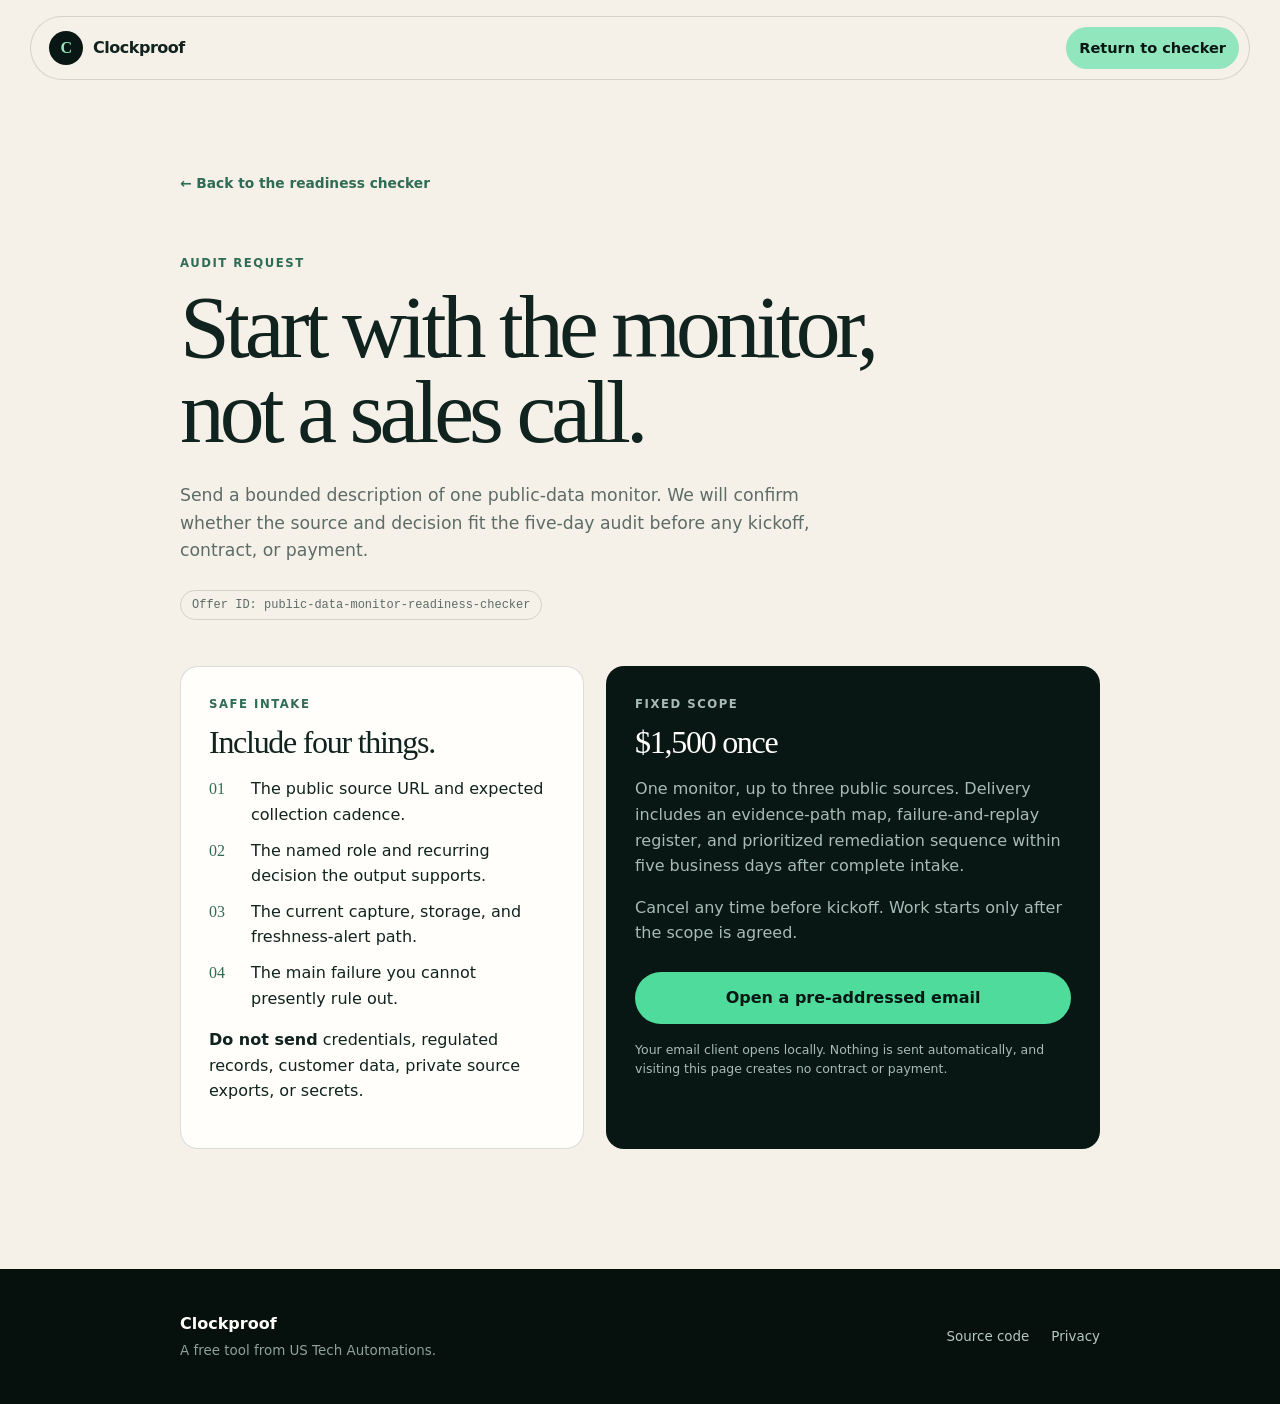
==== offers/public-data-monitor-readiness-checker/index.html @ 6c31a0af "Use canonical product-specific offer route" ====
<!doctype html>
<html lang="en">
<head>
  <meta charset="utf-8">
  <meta name="viewport" content="width=device-width, initial-scale=1">
  <title>Request a Public-Data Monitor Evidence Audit — Clockproof</title>
  <meta name="description" content="Request the fixed-scope Public-Data Monitor Evidence Audit from US Tech Automations.">
  <meta name="theme-color" content="#081713">
  <link rel="canonical" href="https://ustechautomations.github.io/public-data-monitor-readiness-checker/offers/public-data-monitor-readiness-checker/">
  <link rel="stylesheet" href="../../styles.css">
</head>
<body>
  <header class="site-header">
    <a class="brand" href="../../" aria-label="Clockproof home"><span class="brand-mark" aria-hidden="true">C</span><span>Clockproof</span></a>
    <nav aria-label="Request navigation"><a class="nav-cta" href="../../">Return to checker</a></nav>
  </header>

  <main class="request-main">
    <div class="request-shell">
      <a class="back-link" href="../../">← Back to the readiness checker</a>
      <section class="request-hero">
        <p class="section-label">Audit request</p>
        <h1>Start with the monitor, not a sales call.</h1>
        <p>Send a bounded description of one public-data monitor. We will confirm whether the source and decision fit the five-day audit before any kickoff, contract, or payment.</p>
        <span class="offer-id">Offer ID: public-data-monitor-readiness-checker</span>
      </section>

      <div class="request-grid">
        <section class="request-card">
          <p class="section-label">Safe intake</p>
          <h2>Include four things.</h2>
          <ol class="intake-list">
            <li>The public source URL and expected collection cadence.</li>
            <li>The named role and recurring decision the output supports.</li>
            <li>The current capture, storage, and freshness-alert path.</li>
            <li>The main failure you cannot presently rule out.</li>
          </ol>
          <p><strong>Do not send</strong> credentials, regulated records, customer data, private source exports, or secrets.</p>
        </section>

        <section class="request-card dark">
          <p class="section-label">Fixed scope</p>
          <h2>$1,500 once</h2>
          <p>One monitor, up to three public sources. Delivery includes an evidence-path map, failure-and-replay register, and prioritized remediation sequence within five business days after complete intake.</p>
          <p>Cancel any time before kickoff. Work starts only after the scope is agreed.</p>
          <a class="button primary" href="mailto:operations@ustechautomations.com?subject=Public-Data%20Monitor%20Evidence%20Audit%20request%20%5Bpublic-data-monitor-readiness-checker%5D&amp;body=Public%20source%20URL%3A%0AExpected%20cadence%3A%0AConsuming%20role%20and%20decision%3A%0ACurrent%20capture%2Fstorage%2Falert%20path%3A%0AMain%20unresolved%20failure%3A%0A%0AI%20have%20not%20included%20credentials%2C%20regulated%20records%2C%20customer%20data%2C%20private%20exports%2C%20or%20secrets.">Open a pre-addressed email</a>
          <p class="fine-print">Your email client opens locally. Nothing is sent automatically, and visiting this page creates no contract or payment.</p>
        </section>
      </div>
    </div>
  </main>

  <footer><div class="request-shell footer-inner"><div><strong>Clockproof</strong><p>A free tool from US Tech Automations.</p></div><div><a href="https://github.com/USTechAutomations/public-data-monitor-readiness-checker">Source code</a><a href="https://ustechautomations.com/privacy">Privacy</a></div></div></footer>
</body>
</html>
---- styles.css ----
:root {
  --ink: #10231e;
  --muted: #5d6c67;
  --paper: #f5f1e8;
  --paper-deep: #ebe4d5;
  --forest: #081713;
  --forest-2: #102a22;
  --mint: #91e6bd;
  --mint-strong: #4edb9b;
  --amber: #f0b35b;
  --line: rgba(16, 35, 30, .15);
  --white: #fffefa;
  --radius: 18px;
  --shadow: 0 24px 70px rgba(8, 23, 19, .12);
}

* { box-sizing: border-box; }
html { scroll-behavior: smooth; }
body {
  margin: 0;
  color: var(--ink);
  background: var(--paper);
  font-family: Inter, ui-sans-serif, system-ui, -apple-system, BlinkMacSystemFont, "Segoe UI", sans-serif;
  line-height: 1.6;
}
a { color: inherit; }
button, input, select { font: inherit; }
.shell { width: min(1160px, calc(100% - 40px)); margin-inline: auto; }
.skip-link { position: fixed; left: 16px; top: -100px; z-index: 20; background: var(--white); padding: 10px 14px; }
.skip-link:focus { top: 12px; }

.site-header {
  width: min(1220px, calc(100% - 32px));
  margin: 16px auto 0;
  min-height: 64px;
  display: flex;
  align-items: center;
  justify-content: space-between;
  border: 1px solid var(--line);
  border-radius: 999px;
  padding: 8px 10px 8px 18px;
  background: rgba(245, 241, 232, .88);
  backdrop-filter: blur(14px);
  position: sticky;
  top: 12px;
  z-index: 10;
}
.brand { display: inline-flex; gap: 10px; align-items: center; font-weight: 800; text-decoration: none; letter-spacing: -.03em; }
.brand-mark { width: 34px; height: 34px; border-radius: 50%; display: grid; place-items: center; color: var(--mint); background: var(--forest); font-family: Georgia, serif; }
nav { display: flex; gap: 6px; align-items: center; }
nav a { padding: 9px 13px; color: var(--muted); text-decoration: none; font-size: .91rem; font-weight: 650; }
nav a:hover { color: var(--ink); }
.nav-cta { color: var(--forest) !important; background: var(--mint); border-radius: 999px; }

.hero { min-height: 720px; padding: 100px 0 90px; display: grid; grid-template-columns: 1.15fr .85fr; gap: 80px; align-items: center; }
.hero-copy { max-width: 710px; }
.eyebrow, .section-label { text-transform: uppercase; letter-spacing: .13em; font-weight: 800; font-size: .73rem; color: #2f6c55; }
.eyebrow { display: flex; align-items: center; gap: 9px; }
.eyebrow span { width: 28px; height: 1px; background: #2f6c55; }
h1, h2, h3, p { margin-top: 0; }
h1 { font-family: Georgia, "Times New Roman", serif; font-size: clamp(3.3rem, 7vw, 6.5rem); line-height: .95; letter-spacing: -.055em; font-weight: 500; margin-bottom: 28px; }
h2 { font-family: Georgia, "Times New Roman", serif; font-size: clamp(2.25rem, 4.5vw, 4rem); line-height: 1.02; letter-spacing: -.04em; font-weight: 500; margin-bottom: 18px; }
h3 { line-height: 1.2; }
.hero-lede { font-size: 1.15rem; max-width: 660px; color: var(--muted); }
.hero-actions, .form-actions, .report-actions { display: flex; flex-wrap: wrap; gap: 12px; align-items: center; margin-top: 30px; }
.button { min-height: 48px; border: 1px solid transparent; border-radius: 999px; padding: 12px 20px; display: inline-flex; align-items: center; justify-content: center; text-decoration: none; font-weight: 750; cursor: pointer; transition: transform .18s ease, background .18s ease; }
.button:hover { transform: translateY(-2px); }
.button.primary { color: var(--forest); background: var(--mint-strong); }
.button.secondary { color: var(--white); background: var(--forest); }
.button.ghost { border-color: var(--line); color: var(--ink); background: transparent; }
.privacy-note { margin: 20px 0 0; font-size: .86rem; color: var(--muted); }
.privacy-note span { color: #33a878; margin-right: 5px; }

.signal-card { background: var(--forest); color: var(--white); border-radius: 28px; padding: 26px; box-shadow: var(--shadow); transform: rotate(1.5deg); }
.signal-topline { display: flex; justify-content: space-between; text-transform: uppercase; letter-spacing: .1em; font-size: .7rem; color: #a8bbb4; border-bottom: 1px solid rgba(255,255,255,.12); padding-bottom: 18px; }
.pulse { color: var(--mint); }
.signal-card ol, .deliverable-card ul { list-style: none; padding: 0; margin: 18px 0 0; }
.signal-card li, .deliverable-card li { display: flex; gap: 16px; padding: 18px 0; border-bottom: 1px solid rgba(255,255,255,.1); }
.signal-card li > span, .deliverable-card li > span { color: var(--mint); font: 1.2rem Georgia, serif; }
.signal-card strong, .signal-card small, .deliverable-card strong, .deliverable-card small { display: block; }
.signal-card small { color: #9eb1aa; margin-top: 3px; }

.problem-band { background: var(--paper-deep); border-block: 1px solid var(--line); padding: 90px 0; }
.problem-grid { display: grid; grid-template-columns: .9fr 1.1fr; gap: 100px; align-items: start; }
.problem-points p { display: grid; grid-template-columns: 46px 1fr; gap: 8px; border-top: 1px solid var(--line); padding: 18px 0; margin: 0; color: #33443e; }
.problem-points span { font-family: Georgia, serif; color: #2f6c55; }

.assessment { padding: 120px 0; }
.section-heading { display: grid; grid-template-columns: 1.1fr .9fr; gap: 80px; align-items: end; margin-bottom: 50px; }
.section-heading > p { color: var(--muted); max-width: 480px; }
fieldset { border: 0; padding: 0; margin: 0; }
.context-card, .question-group, .results { border: 1px solid var(--line); background: rgba(255,254,250,.65); border-radius: var(--radius); padding: 28px; }
.context-card legend, .question-group h3 { font-size: 1.03rem; font-weight: 800; padding: 0 8px; }
.field-grid { display: grid; grid-template-columns: 1fr 1fr; gap: 20px; }
label { display: grid; gap: 7px; font-size: .86rem; font-weight: 700; }
input, select { width: 100%; min-height: 49px; color: var(--ink); border: 1px solid var(--line); border-radius: 10px; background: var(--white); padding: 10px 12px; }
input:focus, select:focus, button:focus-visible, a:focus-visible { outline: 3px solid rgba(78,219,155,.45); outline-offset: 2px; }
.question-groups { display: grid; grid-template-columns: 1fr 1fr; gap: 20px; margin-top: 20px; }
.question-group h3 { padding: 0; margin-bottom: 5px; }
.group-description { color: var(--muted); font-size: .88rem; margin-bottom: 18px; }
.question { padding: 17px 0; border-top: 1px solid var(--line); }
.question > p { font-size: .92rem; font-weight: 650; line-height: 1.45; margin-bottom: 10px; }
.choices { display: flex; gap: 7px; }
.choice { position: relative; }
.choice input { position: absolute; opacity: 0; pointer-events: none; }
.choice span { display: inline-block; min-width: 76px; padding: 7px 11px; border: 1px solid var(--line); border-radius: 999px; text-align: center; color: var(--muted); background: var(--white); font-size: .79rem; }
.choice input:checked + span { color: var(--forest); border-color: #45bd8a; background: #d9f5e8; font-weight: 800; }
.choice input:focus-visible + span { outline: 3px solid rgba(78,219,155,.45); }

.results { margin-top: 44px; padding: 36px; background: var(--white); box-shadow: var(--shadow); }
.result-summary { display: flex; gap: 30px; align-items: center; }
.score-ring { flex: 0 0 116px; width: 116px; height: 116px; display: grid; place-content: center; border-radius: 50%; background: conic-gradient(var(--mint-strong) var(--score-angle, 0deg), #dfe5df 0); position: relative; text-align: center; }
.score-ring::after { content: ""; position: absolute; inset: 9px; background: var(--white); border-radius: 50%; }
.score-ring span, .score-ring small { position: relative; z-index: 1; }
.score-ring span { font: 2.2rem Georgia, serif; line-height: 1; }
.score-ring small { color: var(--muted); }
.result-summary h2 { font-size: clamp(1.9rem, 4vw, 3.2rem); margin-bottom: 8px; }
.result-summary p:last-child { color: var(--muted); margin: 0; }
.result-grid { display: grid; grid-template-columns: 1fr 1fr; gap: 20px; margin-top: 28px; }
.result-panel { background: var(--paper); border-radius: 14px; padding: 22px; }
.result-panel ul, .result-panel ol { padding-left: 22px; margin-bottom: 0; }
.result-panel li { margin-bottom: 10px; color: #33443e; }
#copy-status { color: #2f6c55; font-weight: 700; font-size: .86rem; }

.method-section { background: var(--forest); color: var(--white); padding: 120px 0; }
.inverted .section-label { color: var(--mint); }
.inverted > p { color: #a8bbb4; }
.method-grid { display: grid; grid-template-columns: repeat(4, 1fr); border: 1px solid rgba(255,255,255,.14); border-radius: var(--radius); overflow: hidden; }
.method-grid article { min-height: 260px; padding: 28px; border-right: 1px solid rgba(255,255,255,.14); }
.method-grid article:last-child { border-right: 0; }
.method-grid span { color: var(--mint); font-family: Georgia, serif; }
.method-grid h3 { margin-top: 70px; font-size: 1.2rem; }
.method-grid p { color: #a8bbb4; font-size: .9rem; }
.scope-note { display: grid; grid-template-columns: 180px 1fr; gap: 20px; border-top: 1px solid rgba(255,255,255,.14); margin-top: 40px; padding-top: 24px; color: #a8bbb4; }
.scope-note strong { color: var(--white); }

.offer-section { padding: 130px 0; display: grid; grid-template-columns: 1fr 1fr; gap: 90px; align-items: center; }
.offer-copy > p:not(.section-label):not(.offer-caveat) { color: var(--muted); font-size: 1.05rem; }
.price { display: flex; align-items: baseline; gap: 12px; margin: 28px 0; }
.price strong { font: 3.2rem Georgia, serif; }
.price span { color: var(--muted); }
.offer-caveat { font-size: .78rem; color: var(--muted); margin-top: 14px; max-width: 430px; }
.deliverable-card { background: var(--paper-deep); border: 1px solid var(--line); border-radius: 24px; padding: 32px; }
.card-kicker { text-transform: uppercase; letter-spacing: .13em; font-size: .72rem; font-weight: 800; color: #2f6c55; }
.deliverable-card li { border-color: var(--line); }
.deliverable-card li > span { color: #2f6c55; }
.deliverable-card small { color: var(--muted); }
.deliverable-card > p:last-child { font-size: .86rem; color: var(--muted); margin: 24px 0 0; }

.path-section { border-top: 1px solid var(--line); padding: 80px 0; }
.path-grid { display: grid; grid-template-columns: repeat(3, 1fr); gap: 20px; }
.path-grid > div { border-top: 2px solid var(--ink); padding-top: 18px; }
.path-grid span { font-family: Georgia, serif; color: #2f6c55; }
.path-grid h3 { margin: 26px 0 8px; }
.path-grid p { color: var(--muted); font-size: .9rem; }
footer { background: #06100d; color: var(--white); padding: 42px 0; }
.footer-inner { display: flex; justify-content: space-between; gap: 30px; }
.footer-inner p { color: #8ea29a; margin: 4px 0 0; font-size: .84rem; }
.footer-inner > div:last-child { display: flex; gap: 22px; align-items: center; }
.footer-inner a { color: #b6c8c1; text-decoration: none; font-size: .84rem; }

.request-main { min-height: calc(100vh - 64px); padding: 90px 0 120px; }
.request-shell { width: min(920px, calc(100% - 40px)); margin-inline: auto; }
.back-link { color: #2f6c55; text-decoration: none; font-size: .86rem; font-weight: 750; }
.request-hero { margin: 58px 0 46px; max-width: 770px; }
.request-hero h1 { font-size: clamp(3rem, 7vw, 5.8rem); }
.request-hero > p:not(.section-label) { color: var(--muted); font-size: 1.08rem; max-width: 680px; }
.offer-id { display: inline-block; margin-top: 8px; border: 1px solid var(--line); border-radius: 999px; padding: 7px 11px; color: var(--muted); font: .75rem ui-monospace, SFMono-Regular, Menlo, monospace; }
.request-grid { display: grid; grid-template-columns: .9fr 1.1fr; gap: 22px; }
.request-card { border: 1px solid var(--line); border-radius: var(--radius); background: var(--white); padding: 28px; }
.request-card.dark { background: var(--forest); color: var(--white); }
.request-card h2 { font-size: 2rem; }
.request-card ul { padding-left: 20px; color: var(--muted); }
.request-card li { margin-bottom: 10px; }
.request-card.dark p { color: #a8bbb4; }
.request-card.dark .button { width: 100%; margin: 10px 0 16px; }
.request-card .fine-print { font-size: .78rem; color: #8fa39b; }
.intake-list { counter-reset: intake; list-style: none; padding: 0 !important; }
.intake-list li { counter-increment: intake; display: grid; grid-template-columns: 34px 1fr; gap: 8px; }
.intake-list li::before { content: counter(intake, decimal-leading-zero); color: #2f6c55; font-family: Georgia, serif; }

@media (max-width: 900px) {
  nav a:not(.nav-cta) { display: none; }
  .hero, .problem-grid, .section-heading, .offer-section { grid-template-columns: 1fr; gap: 48px; }
  .hero { padding-top: 70px; }
  .signal-card { transform: none; }
  .question-groups, .result-grid { grid-template-columns: 1fr; }
  .method-grid { grid-template-columns: 1fr 1fr; }
  .method-grid article:nth-child(2) { border-right: 0; }
  .method-grid article:nth-child(-n+2) { border-bottom: 1px solid rgba(255,255,255,.14); }
  .request-grid { grid-template-columns: 1fr; }
}

@media (max-width: 600px) {
  .shell { width: min(100% - 24px, 1160px); }
  .site-header { width: calc(100% - 20px); top: 7px; }
  .hero { min-height: 0; padding: 60px 0 70px; }
  h1 { font-size: clamp(3rem, 16vw, 4.4rem); }
  .problem-band, .assessment, .method-section, .offer-section { padding-block: 80px; }
  .field-grid, .method-grid, .path-grid { grid-template-columns: 1fr; }
  .method-grid article { min-height: 220px; border-right: 0; border-bottom: 1px solid rgba(255,255,255,.14); }
  .method-grid article:last-child { border-bottom: 0; }
  .scope-note { grid-template-columns: 1fr; }
  .result-summary { align-items: flex-start; flex-direction: column; }
  .choices { flex-wrap: wrap; }
  .footer-inner, .footer-inner > div:last-child { align-items: flex-start; flex-direction: column; }
}

@media (prefers-reduced-motion: reduce) {
  html { scroll-behavior: auto; }
  *, *::before, *::after { transition: none !important; }
}
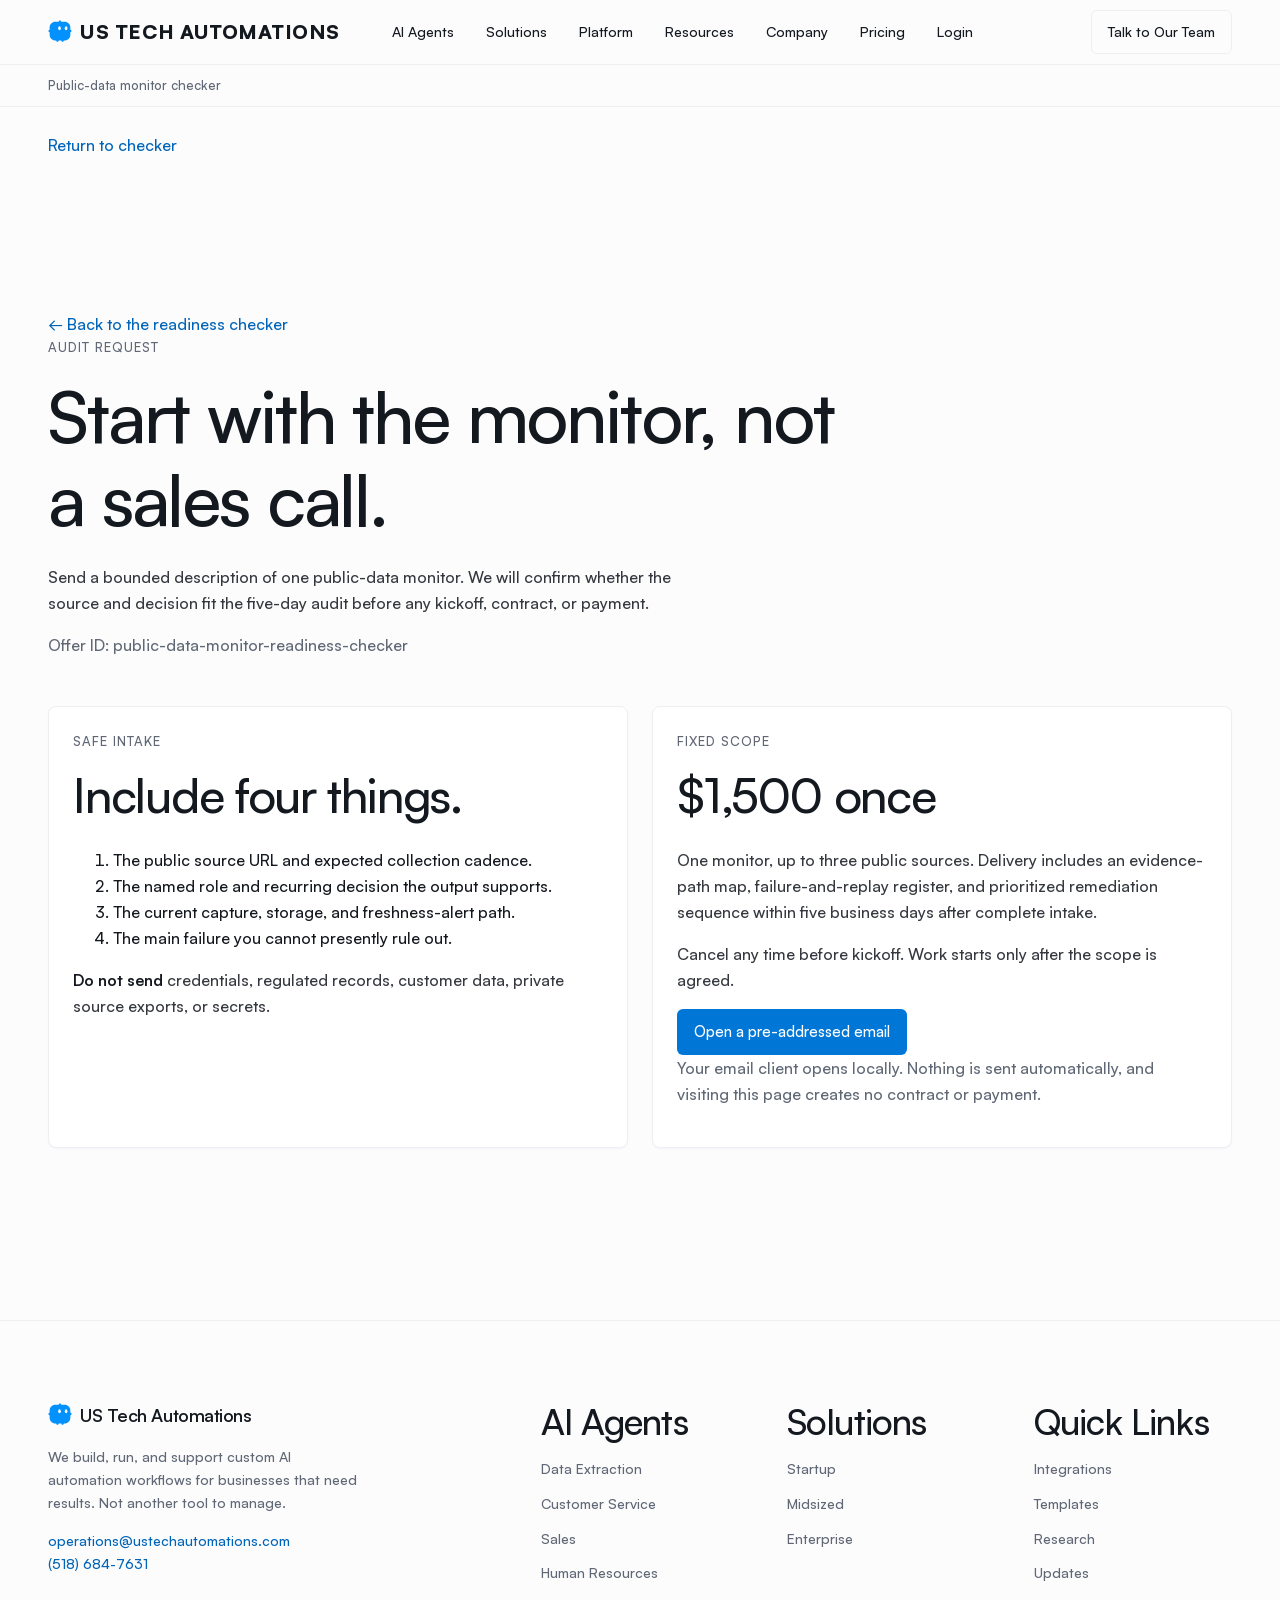
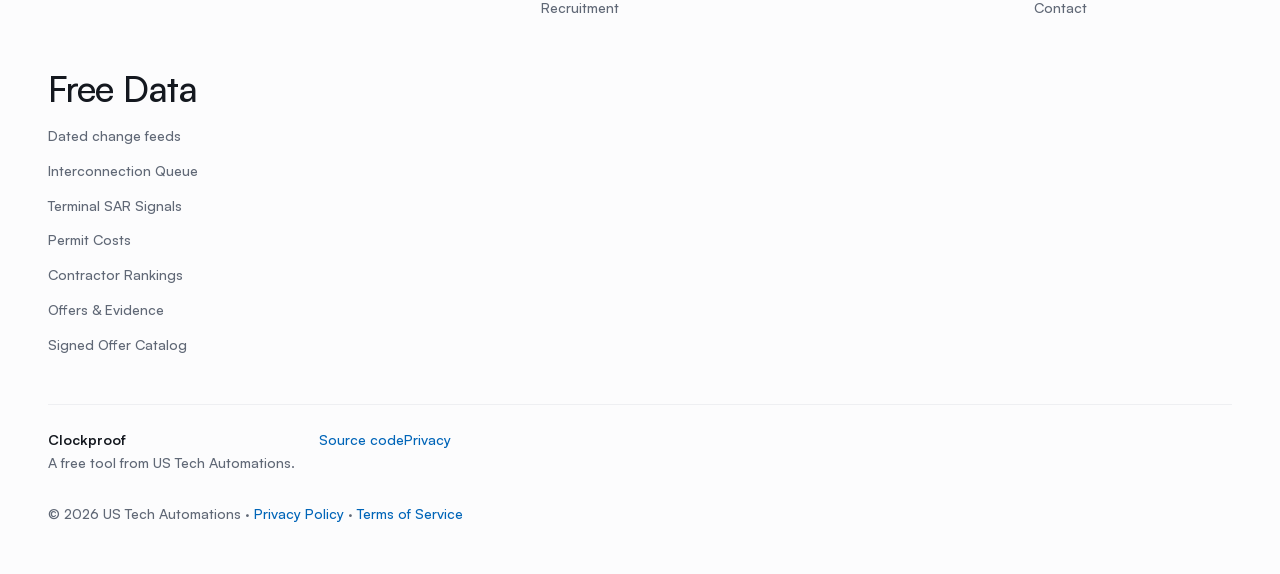
==== commit ef7bbc88: "Align existing public pages with the USTA brand standard" ====
--- a/offers/public-data-monitor-readiness-checker/index.html
+++ b/offers/public-data-monitor-readiness-checker/index.html
@@ -5,17 +5,33 @@
   <meta name="viewport" content="width=device-width, initial-scale=1">
   <title>Request a Public-Data Monitor Evidence Audit — Clockproof</title>
   <meta name="description" content="Request the fixed-scope Public-Data Monitor Evidence Audit from US Tech Automations.">
-  <meta name="theme-color" content="#081713">
+
   <link rel="canonical" href="https://ustechautomations.github.io/public-data-monitor-readiness-checker/offers/public-data-monitor-readiness-checker/">
-  <link rel="stylesheet" href="../../styles.css">
-</head>
-<body>
-  <header class="site-header">
-    <a class="brand" href="../../" aria-label="Clockproof home"><span class="brand-mark" aria-hidden="true">C</span><span>Clockproof</span></a>
-    <nav aria-label="Request navigation"><a class="nav-cta" href="../../">Return to checker</a></nav>
-  </header>
 
-  <main class="request-main">
+<link rel="stylesheet" href="../../styles.css"><link rel="stylesheet" href="../../legacy.css"></head>
+<body data-usta-legacy="public-data-monitor-readiness-checker"><a class="skip" href="#main">Skip to content</a><header class="masthead">
+  <div class="wrap">
+    <a class="wordmark" href="https://ustechautomations.com/"><svg class="usta-logo" viewBox="110 140 292 292" xmlns="http://www.w3.org/2000/svg" role="img" aria-label="US Tech Automations logo" focusable="false"><defs><mask id="ustaMarkMast"><rect x="110" y="140" width="292" height="270" fill="white"></rect><ellipse cx="250" cy="240" rx="16" ry="24" fill="black"></ellipse><ellipse cx="330" cy="240" rx="16" ry="24" fill="black"></ellipse></mask></defs><path d="M 200 160 C 160 160, 130 190, 130 230 L 130 260 C 110 260, 110 290, 130 290 L 130 320 C 130 360, 160 390, 200 390 L 210 390 C 210 410, 240 410, 240 390 L 272 390 C 272 410, 302 410, 302 390 L 312 390 C 352 390, 382 360, 382 320 L 382 290 C 402 290, 402 260, 382 260 L 382 230 C 382 190, 352 160, 312 160 L 270 160 C 270 140, 240 140, 240 160 L 200 160 Z" fill="#0391FE" mask="url(#ustaMarkMast)"></path></svg>US Tech Automations</a>
+    <nav class="mast-nav" aria-label="Main">
+      <a href="https://ustechautomations.com/ai-agents/data-extraction">AI Agents</a>
+      <a href="https://ustechautomations.com/solutions/enterprise">Solutions</a>
+      <a href="https://ustechautomations.com/platform/integrations-info">Platform</a>
+      <a href="https://ustechautomations.com/resources/research">Resources</a>
+      <a href="https://ustechautomations.com/about">Company</a>
+      <a href="https://ustechautomations.com/pricing">Pricing</a>
+      <a href="https://app.ustechautomations.com/login">Login</a>
+      <a class="mast-cta" href="https://ustechautomations.com/partner">Talk to Our Team</a>
+    </nav>
+  </div>
+</header>
+<nav class="crumbbar" aria-label="Breadcrumb">
+  <div class="wrap">
+    <p class="crumbs"><a href="https://ustechautomations.github.io/public-data-monitor-readiness-checker/">Public-data monitor checker</a></p>
+  </div>
+</nav><nav class="legacy-nav" aria-label="Tool navigation"><a class="nav-cta" href="../../">Return to checker</a></nav>
+
+
+  <main id="main" tabindex="-1" class="request-main">
     <div class="request-shell">
       <a class="back-link" href="../../">← Back to the readiness checker</a>
       <section class="request-hero">
@@ -50,6 +66,61 @@
     </div>
   </main>
 
-  <footer><div class="request-shell footer-inner"><div><strong>Clockproof</strong><p>A free tool from US Tech Automations.</p></div><div><a href="https://github.com/USTechAutomations/public-data-monitor-readiness-checker">Source code</a><a href="https://ustechautomations.com/privacy">Privacy</a></div></div></footer>
-</body>
+
+<footer class="site">
+  <div class="wrap">
+    <div class="foot-grid">
+      <div class="foot-brand">
+        <a class="wordmark" href="https://ustechautomations.com/"><svg class="usta-logo" viewBox="110 140 292 292" xmlns="http://www.w3.org/2000/svg" role="img" aria-label="US Tech Automations logo" focusable="false"><defs><mask id="ustaMarkFoot"><rect x="110" y="140" width="292" height="270" fill="white"></rect><ellipse cx="250" cy="240" rx="16" ry="24" fill="black"></ellipse><ellipse cx="330" cy="240" rx="16" ry="24" fill="black"></ellipse></mask></defs><path d="M 200 160 C 160 160, 130 190, 130 230 L 130 260 C 110 260, 110 290, 130 290 L 130 320 C 130 360, 160 390, 200 390 L 210 390 C 210 410, 240 410, 240 390 L 272 390 C 272 410, 302 410, 302 390 L 312 390 C 352 390, 382 360, 382 320 L 382 290 C 402 290, 402 260, 382 260 L 382 230 C 382 190, 352 160, 312 160 L 270 160 C 270 140, 240 140, 240 160 L 200 160 Z" fill="#0391FE" mask="url(#ustaMarkFoot)"></path></svg>US Tech Automations</a>
+        <p>We build, run, and support custom AI automation workflows for businesses that need results. Not another tool to manage.</p>
+        <p><a href="mailto:operations@ustechautomations.com">operations@ustechautomations.com</a><br>
+           <a href="tel:+15186847631">(518) 684-7631</a></p>
+      </div>
+      <div class="foot-col">
+        <h4>AI Agents</h4>
+        <ul>
+          <li><a href="https://ustechautomations.com/ai-agents/data-extraction">Data Extraction</a></li>
+          <li><a href="https://ustechautomations.com/ai-agents/customer-service">Customer Service</a></li>
+          <li><a href="https://ustechautomations.com/ai-agents/sales">Sales</a></li>
+          <li><a href="https://ustechautomations.com/ai-agents/human-resources">Human Resources</a></li>
+          <li><a href="https://ustechautomations.com/ai-agents/recruitment">Recruitment</a></li>
+        </ul>
+      </div>
+      <div class="foot-col">
+        <h4>Solutions</h4>
+        <ul>
+          <li><a href="https://ustechautomations.com/solutions/startup">Startup</a></li>
+          <li><a href="https://ustechautomations.com/solutions/midsized">Midsized</a></li>
+          <li><a href="https://ustechautomations.com/solutions/enterprise">Enterprise</a></li>
+        </ul>
+      </div>
+      <div class="foot-col">
+        <h4>Quick Links</h4>
+        <ul>
+          <li><a href="https://ustechautomations.com/platform/integrations-info">Integrations</a></li>
+          <li><a href="https://ustechautomations.com/templates">Templates</a></li>
+          <li><a href="https://ustechautomations.com/resources/research">Research</a></li>
+          <li><a href="https://ustechautomations.com/resources/changelogs">Updates</a></li>
+          <li><a href="https://ustechautomations.com/partner">Contact</a></li>
+        </ul>
+      </div>
+      <div class="foot-col">
+        <h4>Free Data</h4>
+        <ul>
+          <li><a href="https://ustechautomations.com/feeds/">Dated change feeds</a></li>
+          <li><a href="https://ustechautomations.com/permits/grid">Interconnection Queue</a></li>
+          <li><a href="https://ustechautomations.com/permits/terminal-change-ledger">Terminal SAR Signals</a></li>
+          <li><a href="https://ustechautomations.com/permits/cost">Permit Costs</a></li>
+          <li><a href="https://ustechautomations.com/permits/rankings">Contractor Rankings</a></li>
+          <li><a href="https://ustechautomations.com/offers">Offers &amp; Evidence</a></li>
+          <li><a href="https://ustechautomations.com/offers/catalog/">Signed Offer Catalog</a></li>
+        </ul>
+      </div>
+    </div>
+    <div class="foot-bottom">
+<div class="original-footer"><div class="request-shell footer-inner"><div><strong>Clockproof</strong><p>A free tool from US Tech Automations.</p></div><div><a href="https://github.com/USTechAutomations/public-data-monitor-readiness-checker">Source code</a><a href="https://ustechautomations.com/privacy">Privacy</a></div></div></div>
+      <p>&copy; 2026 US Tech Automations &middot; <a href="https://ustechautomations.com/privacy">Privacy Policy</a> &middot; <a href="https://ustechautomations.com/terms">Terms of Service</a></p>
+    </div>
+  </div>
+</footer></body>
 </html>
--- a/styles.css
+++ b/styles.css
@@ -1,212 +1,537 @@
+/* ==========================================================================
+   Dated change feeds — aligned to the ustechautomations.com design system.
+   Tokens, type scale, radius and accent are lifted from the live main site.
+   Take them from assets/WebsiteStyleProvider-*.css, NOT assets/root-*.css: the
+   root sheet is the app's palette and the website overrides it. Reading the
+   wrong one is how these pages ended up with a near-black button where the
+   marketing site has a blue one.
+
+   Look only. Prices, sample rows, event ids and honesty lines live in the
+   HTML and are frozen: never restyle a fact out of existence.
+   Each family page sets data-family on <body>. Nothing in this file reads it:
+   there is one accent and every family shares it. The attribute is kept for
+   the page's own scripts and for anyone grepping the built site by family.
+   ========================================================================== */
+
+@font-face {
+  font-family: "Satoshi";
+  src: url("fonts/Satoshi-Variable.woff2") format("woff2-variations"),
+       url("fonts/Satoshi-Variable.woff2") format("woff2");
+  font-weight: 300 900;
+  font-display: swap;
+  font-style: normal;
+}
+
 :root {
-  --ink: #10231e;
-  --muted: #5d6c67;
-  --paper: #f5f1e8;
-  --paper-deep: #ebe4d5;
-  --forest: #081713;
-  --forest-2: #102a22;
-  --mint: #91e6bd;
-  --mint-strong: #4edb9b;
-  --amber: #f0b35b;
-  --line: rgba(16, 35, 30, .15);
-  --white: #fffefa;
-  --radius: 18px;
-  --shadow: 0 24px 70px rgba(8, 23, 19, .12);
-}
-
-* { box-sizing: border-box; }
-html { scroll-behavior: smooth; }
+  /* type — same stack the main site resolves --font-sans to */
+  --sans: "Satoshi", -apple-system, BlinkMacSystemFont, "Segoe UI", Roboto, Oxygen, Ubuntu, Cantarell, sans-serif;
+  --serif: "PT Serif", ui-serif, Georgia, "Times New Roman", serif;
+  --mono: ui-monospace, SFMono-Regular, "SF Mono", Menlo, Consolas, "Liberation Mono", monospace;
+
+  /* main-site tokens, light */
+  --background: 220 10% 99%;
+  --foreground: 220 20% 10%;
+  --card: 0 0% 100%;
+  --card-foreground: 220 20% 10%;
+  --secondary: 220 12% 97%;
+  --muted: 220 12% 97%;
+  --muted-foreground: 220 10% 42%;
+  --border: 220 13% 94%;
+  --primary: 207 100% 50%;
+  --primary-foreground: 0 0% 100%;
+  --primary-surface: 207 100% 42%;
+  --primary-surface-hover: 207 100% 36%;
+  --primary-hover: 207 100% 36%;
+  --accent-blue: 207 100% 36%;
+  --accent-emerald: 149 80% 90%;
+  --accent-emerald-fg: 161 94% 30%;
+  --accent-amber: 48 96% 89%;
+  --accent-amber-fg: 26 90% 37%;
+  /* The estate's one "this is wrong / do not do this" colour, added 2026-09-08.
+     Four in-page tools were each carrying their own red -- #b42318, #c0392b and
+     two more -- because there was no token to reach for. One red, defined here
+     in both themes, is the whole reason this token exists: see BRAND.md §1. */
+  --accent-rose: 0 86% 94%;
+  --accent-rose-fg: 0 72% 41%;
+  --radius: .5rem;
+  --shadow-color: 220 15% 60%;
+
+  /* resolved */
+  --bg: hsl(var(--background));
+  --surface: hsl(var(--card));
+  --surface-2: hsl(var(--secondary));
+  --fg: hsl(var(--foreground));
+  --muted-fg: hsl(var(--muted-foreground));
+  --faint: hsl(var(--muted-foreground) / .78);
+  --line: hsl(var(--border));
+  --line-strong: hsl(var(--border) / 1.6);
+  --accent: hsl(var(--accent-blue));
+  --shadow-sm: 0 1px 2px hsl(var(--shadow-color) / .08);
+  --shadow-md: 0 4px 16px -4px hsl(var(--shadow-color) / .16);
+}
+
+@media (prefers-color-scheme: dark) {
+  :root:not([data-theme="light"]) {
+    --background: 220 15% 8%;
+    --foreground: 220 15% 96%;
+    --card: 220 12% 10%;
+    --card-foreground: 220 15% 96%;
+    --secondary: 220 10% 16%;
+    --muted: 220 10% 16%;
+    --muted-foreground: 220 8% 62%;
+    --border: 220 10% 18%;
+    --primary: 207 100% 50%;
+    --primary-foreground: 0 0% 100%;
+    --primary-surface: 207 100% 42%;
+  --primary-surface-hover: 207 100% 36%;
+  --primary-hover: 207 100% 36%;
+    --accent-blue: 207 100% 60%;
+    --accent-emerald: 164 86% 16%;
+    --accent-emerald-fg: 158 64% 52%;
+    --accent-amber: 22 78% 26%;
+    --accent-amber-fg: 45.9 96.7% 64.5%;
+    --accent-rose: 0 63% 18%;
+    --accent-rose-fg: 0 91% 71%;
+    --shadow-color: 220 20% 4%;
+  }
+}
+:root[data-theme="dark"] {
+  --background: 220 15% 8%;
+  --foreground: 220 15% 96%;
+  --card: 220 12% 10%;
+  --card-foreground: 220 15% 96%;
+  --secondary: 220 10% 16%;
+  --muted: 220 10% 16%;
+  --muted-foreground: 220 8% 62%;
+  --border: 220 10% 18%;
+  --primary: 207 100% 50%;
+  --primary-foreground: 0 0% 100%;
+  --primary-surface: 207 100% 42%;
+  --primary-surface-hover: 207 100% 36%;
+  --primary-hover: 207 100% 36%;
+  --accent-blue: 207 100% 60%;
+  --accent-emerald: 164 86% 16%;
+  --accent-emerald-fg: 158 64% 52%;
+  --accent-amber: 22 78% 26%;
+  --accent-amber-fg: 45.9 96.7% 64.5%;
+  --accent-rose: 0 63% 18%;
+  --accent-rose-fg: 0 91% 71%;
+  --shadow-color: 220 20% 4%;
+}
+
+*, *::before, *::after { box-sizing: border-box; }
+
+html { -webkit-text-size-adjust: 100%; background: hsl(var(--background)); }
+
 body {
   margin: 0;
-  color: var(--ink);
-  background: var(--paper);
-  font-family: Inter, ui-sans-serif, system-ui, -apple-system, BlinkMacSystemFont, "Segoe UI", sans-serif;
-  line-height: 1.6;
-}
-a { color: inherit; }
-button, input, select { font: inherit; }
-.shell { width: min(1160px, calc(100% - 40px)); margin-inline: auto; }
-.skip-link { position: fixed; left: 16px; top: -100px; z-index: 20; background: var(--white); padding: 10px 14px; }
-.skip-link:focus { top: 12px; }
-
-.site-header {
-  width: min(1220px, calc(100% - 32px));
-  margin: 16px auto 0;
-  min-height: 64px;
-  display: flex;
-  align-items: center;
-  justify-content: space-between;
+  background: var(--bg);
+  color: var(--fg);
+  font-family: var(--sans);
+  font-size: 16px;
+  font-weight: 500;
+  line-height: 1.625;
+  -webkit-font-smoothing: antialiased;
+  text-rendering: optimizeLegibility;
+}
+
+.wrap { width: 100%; max-width: 1280px; margin: 0 auto; padding: 0 1.5rem; }
+@media (min-width: 768px) { .wrap { padding: 0 2rem; } }
+@media (min-width: 1024px) { .wrap { padding: 0 3rem; } }
+
+a { color: var(--accent); text-decoration: none; }
+a:hover { text-decoration: underline; }
+
+.skip {
+  position: absolute; left: -9999px; top: 0;
+  background: var(--surface); color: var(--fg);
+  padding: .75rem 1rem; border: 1px solid var(--line);
+  border-radius: var(--radius); z-index: 100;
+}
+.skip:focus { left: 1rem; top: 1rem; }
+
+/* One visible focus ring for everything keyboard-reachable. BRAND.md §5 and §9
+   ask for visible focus and never removing an outline; until now the estate
+   relied on whatever ring the browser drew, which on the filled blue buttons and
+   the dark surfaces was close to invisible. Nothing here removes an outline. */
+a:focus-visible,
+button:focus-visible,
+input:focus-visible,
+select:focus-visible,
+textarea:focus-visible,
+summary:focus-visible,
+[tabindex]:focus-visible {
+  outline: 2px solid hsl(var(--primary));
+  outline-offset: 2px;
+  border-radius: var(--radius);
+}
+
+/* ---------- text inputs in the in-page tools ---------- */
+/* The pre-check, the diagram tool, the hazmat search and the label forge each
+   drew their own box: four borders, four greys, four corner radii, and one of
+   them was written into a style="" attribute. This is that box, once. */
+.field {
+  width: 100%; max-width: 32rem;
+  font: inherit;
+  padding: .5rem .6rem;
+  color: var(--fg);
+  background: var(--surface);
   border: 1px solid var(--line);
-  border-radius: 999px;
-  padding: 8px 10px 8px 18px;
-  background: rgba(245, 241, 232, .88);
-  backdrop-filter: blur(14px);
-  position: sticky;
-  top: 12px;
-  z-index: 10;
-}
-.brand { display: inline-flex; gap: 10px; align-items: center; font-weight: 800; text-decoration: none; letter-spacing: -.03em; }
-.brand-mark { width: 34px; height: 34px; border-radius: 50%; display: grid; place-items: center; color: var(--mint); background: var(--forest); font-family: Georgia, serif; }
-nav { display: flex; gap: 6px; align-items: center; }
-nav a { padding: 9px 13px; color: var(--muted); text-decoration: none; font-size: .91rem; font-weight: 650; }
-nav a:hover { color: var(--ink); }
-.nav-cta { color: var(--forest) !important; background: var(--mint); border-radius: 999px; }
-
-.hero { min-height: 720px; padding: 100px 0 90px; display: grid; grid-template-columns: 1.15fr .85fr; gap: 80px; align-items: center; }
-.hero-copy { max-width: 710px; }
-.eyebrow, .section-label { text-transform: uppercase; letter-spacing: .13em; font-weight: 800; font-size: .73rem; color: #2f6c55; }
-.eyebrow { display: flex; align-items: center; gap: 9px; }
-.eyebrow span { width: 28px; height: 1px; background: #2f6c55; }
-h1, h2, h3, p { margin-top: 0; }
-h1 { font-family: Georgia, "Times New Roman", serif; font-size: clamp(3.3rem, 7vw, 6.5rem); line-height: .95; letter-spacing: -.055em; font-weight: 500; margin-bottom: 28px; }
-h2 { font-family: Georgia, "Times New Roman", serif; font-size: clamp(2.25rem, 4.5vw, 4rem); line-height: 1.02; letter-spacing: -.04em; font-weight: 500; margin-bottom: 18px; }
-h3 { line-height: 1.2; }
-.hero-lede { font-size: 1.15rem; max-width: 660px; color: var(--muted); }
-.hero-actions, .form-actions, .report-actions { display: flex; flex-wrap: wrap; gap: 12px; align-items: center; margin-top: 30px; }
-.button { min-height: 48px; border: 1px solid transparent; border-radius: 999px; padding: 12px 20px; display: inline-flex; align-items: center; justify-content: center; text-decoration: none; font-weight: 750; cursor: pointer; transition: transform .18s ease, background .18s ease; }
-.button:hover { transform: translateY(-2px); }
-.button.primary { color: var(--forest); background: var(--mint-strong); }
-.button.secondary { color: var(--white); background: var(--forest); }
-.button.ghost { border-color: var(--line); color: var(--ink); background: transparent; }
-.privacy-note { margin: 20px 0 0; font-size: .86rem; color: var(--muted); }
-.privacy-note span { color: #33a878; margin-right: 5px; }
-
-.signal-card { background: var(--forest); color: var(--white); border-radius: 28px; padding: 26px; box-shadow: var(--shadow); transform: rotate(1.5deg); }
-.signal-topline { display: flex; justify-content: space-between; text-transform: uppercase; letter-spacing: .1em; font-size: .7rem; color: #a8bbb4; border-bottom: 1px solid rgba(255,255,255,.12); padding-bottom: 18px; }
-.pulse { color: var(--mint); }
-.signal-card ol, .deliverable-card ul { list-style: none; padding: 0; margin: 18px 0 0; }
-.signal-card li, .deliverable-card li { display: flex; gap: 16px; padding: 18px 0; border-bottom: 1px solid rgba(255,255,255,.1); }
-.signal-card li > span, .deliverable-card li > span { color: var(--mint); font: 1.2rem Georgia, serif; }
-.signal-card strong, .signal-card small, .deliverable-card strong, .deliverable-card small { display: block; }
-.signal-card small { color: #9eb1aa; margin-top: 3px; }
-
-.problem-band { background: var(--paper-deep); border-block: 1px solid var(--line); padding: 90px 0; }
-.problem-grid { display: grid; grid-template-columns: .9fr 1.1fr; gap: 100px; align-items: start; }
-.problem-points p { display: grid; grid-template-columns: 46px 1fr; gap: 8px; border-top: 1px solid var(--line); padding: 18px 0; margin: 0; color: #33443e; }
-.problem-points span { font-family: Georgia, serif; color: #2f6c55; }
-
-.assessment { padding: 120px 0; }
-.section-heading { display: grid; grid-template-columns: 1.1fr .9fr; gap: 80px; align-items: end; margin-bottom: 50px; }
-.section-heading > p { color: var(--muted); max-width: 480px; }
-fieldset { border: 0; padding: 0; margin: 0; }
-.context-card, .question-group, .results { border: 1px solid var(--line); background: rgba(255,254,250,.65); border-radius: var(--radius); padding: 28px; }
-.context-card legend, .question-group h3 { font-size: 1.03rem; font-weight: 800; padding: 0 8px; }
-.field-grid { display: grid; grid-template-columns: 1fr 1fr; gap: 20px; }
-label { display: grid; gap: 7px; font-size: .86rem; font-weight: 700; }
-input, select { width: 100%; min-height: 49px; color: var(--ink); border: 1px solid var(--line); border-radius: 10px; background: var(--white); padding: 10px 12px; }
-input:focus, select:focus, button:focus-visible, a:focus-visible { outline: 3px solid rgba(78,219,155,.45); outline-offset: 2px; }
-.question-groups { display: grid; grid-template-columns: 1fr 1fr; gap: 20px; margin-top: 20px; }
-.question-group h3 { padding: 0; margin-bottom: 5px; }
-.group-description { color: var(--muted); font-size: .88rem; margin-bottom: 18px; }
-.question { padding: 17px 0; border-top: 1px solid var(--line); }
-.question > p { font-size: .92rem; font-weight: 650; line-height: 1.45; margin-bottom: 10px; }
-.choices { display: flex; gap: 7px; }
-.choice { position: relative; }
-.choice input { position: absolute; opacity: 0; pointer-events: none; }
-.choice span { display: inline-block; min-width: 76px; padding: 7px 11px; border: 1px solid var(--line); border-radius: 999px; text-align: center; color: var(--muted); background: var(--white); font-size: .79rem; }
-.choice input:checked + span { color: var(--forest); border-color: #45bd8a; background: #d9f5e8; font-weight: 800; }
-.choice input:focus-visible + span { outline: 3px solid rgba(78,219,155,.45); }
-
-.results { margin-top: 44px; padding: 36px; background: var(--white); box-shadow: var(--shadow); }
-.result-summary { display: flex; gap: 30px; align-items: center; }
-.score-ring { flex: 0 0 116px; width: 116px; height: 116px; display: grid; place-content: center; border-radius: 50%; background: conic-gradient(var(--mint-strong) var(--score-angle, 0deg), #dfe5df 0); position: relative; text-align: center; }
-.score-ring::after { content: ""; position: absolute; inset: 9px; background: var(--white); border-radius: 50%; }
-.score-ring span, .score-ring small { position: relative; z-index: 1; }
-.score-ring span { font: 2.2rem Georgia, serif; line-height: 1; }
-.score-ring small { color: var(--muted); }
-.result-summary h2 { font-size: clamp(1.9rem, 4vw, 3.2rem); margin-bottom: 8px; }
-.result-summary p:last-child { color: var(--muted); margin: 0; }
-.result-grid { display: grid; grid-template-columns: 1fr 1fr; gap: 20px; margin-top: 28px; }
-.result-panel { background: var(--paper); border-radius: 14px; padding: 22px; }
-.result-panel ul, .result-panel ol { padding-left: 22px; margin-bottom: 0; }
-.result-panel li { margin-bottom: 10px; color: #33443e; }
-#copy-status { color: #2f6c55; font-weight: 700; font-size: .86rem; }
-
-.method-section { background: var(--forest); color: var(--white); padding: 120px 0; }
-.inverted .section-label { color: var(--mint); }
-.inverted > p { color: #a8bbb4; }
-.method-grid { display: grid; grid-template-columns: repeat(4, 1fr); border: 1px solid rgba(255,255,255,.14); border-radius: var(--radius); overflow: hidden; }
-.method-grid article { min-height: 260px; padding: 28px; border-right: 1px solid rgba(255,255,255,.14); }
-.method-grid article:last-child { border-right: 0; }
-.method-grid span { color: var(--mint); font-family: Georgia, serif; }
-.method-grid h3 { margin-top: 70px; font-size: 1.2rem; }
-.method-grid p { color: #a8bbb4; font-size: .9rem; }
-.scope-note { display: grid; grid-template-columns: 180px 1fr; gap: 20px; border-top: 1px solid rgba(255,255,255,.14); margin-top: 40px; padding-top: 24px; color: #a8bbb4; }
-.scope-note strong { color: var(--white); }
-
-.offer-section { padding: 130px 0; display: grid; grid-template-columns: 1fr 1fr; gap: 90px; align-items: center; }
-.offer-copy > p:not(.section-label):not(.offer-caveat) { color: var(--muted); font-size: 1.05rem; }
-.price { display: flex; align-items: baseline; gap: 12px; margin: 28px 0; }
-.price strong { font: 3.2rem Georgia, serif; }
-.price span { color: var(--muted); }
-.offer-caveat { font-size: .78rem; color: var(--muted); margin-top: 14px; max-width: 430px; }
-.deliverable-card { background: var(--paper-deep); border: 1px solid var(--line); border-radius: 24px; padding: 32px; }
-.card-kicker { text-transform: uppercase; letter-spacing: .13em; font-size: .72rem; font-weight: 800; color: #2f6c55; }
-.deliverable-card li { border-color: var(--line); }
-.deliverable-card li > span { color: #2f6c55; }
-.deliverable-card small { color: var(--muted); }
-.deliverable-card > p:last-child { font-size: .86rem; color: var(--muted); margin: 24px 0 0; }
-
-.path-section { border-top: 1px solid var(--line); padding: 80px 0; }
-.path-grid { display: grid; grid-template-columns: repeat(3, 1fr); gap: 20px; }
-.path-grid > div { border-top: 2px solid var(--ink); padding-top: 18px; }
-.path-grid span { font-family: Georgia, serif; color: #2f6c55; }
-.path-grid h3 { margin: 26px 0 8px; }
-.path-grid p { color: var(--muted); font-size: .9rem; }
-footer { background: #06100d; color: var(--white); padding: 42px 0; }
-.footer-inner { display: flex; justify-content: space-between; gap: 30px; }
-.footer-inner p { color: #8ea29a; margin: 4px 0 0; font-size: .84rem; }
-.footer-inner > div:last-child { display: flex; gap: 22px; align-items: center; }
-.footer-inner a { color: #b6c8c1; text-decoration: none; font-size: .84rem; }
-
-.request-main { min-height: calc(100vh - 64px); padding: 90px 0 120px; }
-.request-shell { width: min(920px, calc(100% - 40px)); margin-inline: auto; }
-.back-link { color: #2f6c55; text-decoration: none; font-size: .86rem; font-weight: 750; }
-.request-hero { margin: 58px 0 46px; max-width: 770px; }
-.request-hero h1 { font-size: clamp(3rem, 7vw, 5.8rem); }
-.request-hero > p:not(.section-label) { color: var(--muted); font-size: 1.08rem; max-width: 680px; }
-.offer-id { display: inline-block; margin-top: 8px; border: 1px solid var(--line); border-radius: 999px; padding: 7px 11px; color: var(--muted); font: .75rem ui-monospace, SFMono-Regular, Menlo, monospace; }
-.request-grid { display: grid; grid-template-columns: .9fr 1.1fr; gap: 22px; }
-.request-card { border: 1px solid var(--line); border-radius: var(--radius); background: var(--white); padding: 28px; }
-.request-card.dark { background: var(--forest); color: var(--white); }
-.request-card h2 { font-size: 2rem; }
-.request-card ul { padding-left: 20px; color: var(--muted); }
-.request-card li { margin-bottom: 10px; }
-.request-card.dark p { color: #a8bbb4; }
-.request-card.dark .button { width: 100%; margin: 10px 0 16px; }
-.request-card .fine-print { font-size: .78rem; color: #8fa39b; }
-.intake-list { counter-reset: intake; list-style: none; padding: 0 !important; }
-.intake-list li { counter-increment: intake; display: grid; grid-template-columns: 34px 1fr; gap: 8px; }
-.intake-list li::before { content: counter(intake, decimal-leading-zero); color: #2f6c55; font-family: Georgia, serif; }
-
-@media (max-width: 900px) {
-  nav a:not(.nav-cta) { display: none; }
-  .hero, .problem-grid, .section-heading, .offer-section { grid-template-columns: 1fr; gap: 48px; }
-  .hero { padding-top: 70px; }
-  .signal-card { transform: none; }
-  .question-groups, .result-grid { grid-template-columns: 1fr; }
-  .method-grid { grid-template-columns: 1fr 1fr; }
-  .method-grid article:nth-child(2) { border-right: 0; }
-  .method-grid article:nth-child(-n+2) { border-bottom: 1px solid rgba(255,255,255,.14); }
-  .request-grid { grid-template-columns: 1fr; }
-}
-
-@media (max-width: 600px) {
-  .shell { width: min(100% - 24px, 1160px); }
-  .site-header { width: calc(100% - 20px); top: 7px; }
-  .hero { min-height: 0; padding: 60px 0 70px; }
-  h1 { font-size: clamp(3rem, 16vw, 4.4rem); }
-  .problem-band, .assessment, .method-section, .offer-section { padding-block: 80px; }
-  .field-grid, .method-grid, .path-grid { grid-template-columns: 1fr; }
-  .method-grid article { min-height: 220px; border-right: 0; border-bottom: 1px solid rgba(255,255,255,.14); }
-  .method-grid article:last-child { border-bottom: 0; }
-  .scope-note { grid-template-columns: 1fr; }
-  .result-summary { align-items: flex-start; flex-direction: column; }
-  .choices { flex-wrap: wrap; }
-  .footer-inner, .footer-inner > div:last-child { align-items: flex-start; flex-direction: column; }
-}
-
-@media (prefers-reduced-motion: reduce) {
-  html { scroll-behavior: auto; }
-  *, *::before, *::after { transition: none !important; }
-}
+  border-radius: var(--radius);
+}
+.field::placeholder { color: var(--muted-fg); opacity: 1; }
+
+/* ---------- masthead: mirrors the main-site sticky header ---------- */
+.masthead {
+  position: sticky; top: 0; z-index: 40;
+  width: 100%;
+  border-bottom: 1px solid var(--line);
+  background: hsl(var(--background) / .8);
+  backdrop-filter: blur(8px);
+  -webkit-backdrop-filter: blur(8px);
+}
+.masthead .wrap {
+  display: flex; align-items: center; gap: 1.25rem;
+  min-height: 64px; flex-wrap: wrap;
+}
+@media (min-width: 1024px) { .masthead .wrap { flex-wrap: nowrap; } }
+.wordmark {
+  display: inline-flex; align-items: center; gap: .5rem;
+  font-weight: 900; font-size: 1rem; letter-spacing: normal;
+  text-transform: uppercase;
+  color: var(--fg); text-decoration: none; white-space: nowrap;
+}
+@media (min-width: 640px) { .wordmark { font-size: 1.25rem; letter-spacing: .025em; } }
+.usta-logo { width: 24px; height: 24px; display: block; flex: none; }
+.wordmark:hover { text-decoration: none; opacity: .8; }
+.wordmark span { font-weight: 500; color: var(--muted-fg); }
+
+.mast-nav { display: none; gap: 2rem; margin-left: 2rem; align-items: center; flex: 1; }
+/* main site keeps the links beside the wordmark and the CTA hard right */
+.mast-cta { margin-left: auto; }
+@media (min-width: 1024px) { .mast-nav { display: flex; } }
+.mast-nav a {
+  font-size: .875rem; font-weight: 500; color: var(--fg); text-decoration: none;
+}
+.mast-nav a:hover { color: hsl(var(--primary)); text-decoration: none; }
+.mast-cta {
+  display: inline-flex; align-items: center;
+  background: hsl(var(--primary-surface)); color: hsl(var(--primary-foreground));
+  font-size: .875rem; font-weight: 600;
+  padding: .5rem 1rem; border-radius: var(--radius);
+  text-decoration: none; white-space: nowrap;
+}
+.mast-cta:hover { background: hsl(var(--primary-hover)); text-decoration: none; }
+
+.crumbs {
+  width: 100%; margin: 0 0 .75rem; font-size: .8125rem; color: var(--muted-fg);
+}
+.crumbbar { border-bottom: 1px solid var(--line); background: hsl(var(--background)); }
+.crumbbar .crumbs {
+  width: auto; margin: 0; padding: .625rem 0;
+  white-space: nowrap; overflow-x: auto;
+}
+.crumbs a { color: var(--muted-fg); }
+.crumbs .sep { padding: 0 .5rem; opacity: .5; }
+
+/* ---------- hero ---------- */
+.hero { padding: 3.5rem 0 2rem; }
+.hero h1 {
+  font-size: 3rem;
+  line-height: 1.15; letter-spacing: -.025em; font-weight: 500;
+  margin: 0 0 1rem; max-width: 20ch;
+}
+@media (min-width: 768px) { .hero h1 { font-size: 3.75rem; } }
+@media (min-width: 1024px) { .hero h1 { font-size: 4.5rem; letter-spacing: -.03em; } }
+.eyebrow {
+  display: flex; align-items: center; flex-wrap: wrap; gap: .5rem;
+  margin: 0 0 1rem;
+  font-size: .8125rem; font-weight: 600; letter-spacing: .04em; text-transform: uppercase;
+  color: var(--muted-fg);
+}
+.dot { width: 3px; height: 3px; border-radius: 50%; background: currentColor; opacity: .55; display: inline-block; }
+.lede {
+  font-size: clamp(1.0625rem, 1rem + .35vw, 1.25rem);
+  line-height: 1.6; color: var(--muted-fg); max-width: 68ch; margin: 0 0 2rem;
+}
+.lede strong { color: var(--fg); font-weight: 600; }
+
+/* ---------- fact rail ---------- */
+.rail {
+  display: grid; gap: 1px; margin: 0;
+  grid-template-columns: repeat(auto-fit, minmax(200px, 1fr));
+  background: var(--line);
+  border: 1px solid var(--line);
+  border-radius: var(--radius);
+  overflow: hidden;
+}
+.rail > div { background: var(--surface); padding: 1rem 1.25rem; }
+.rail dt {
+  font-size: .75rem; font-weight: 600; letter-spacing: .05em; text-transform: uppercase;
+  color: var(--muted-fg); margin: 0 0 .375rem;
+}
+.rail dd { margin: 0; font-size: .9375rem; font-weight: 500; }
+.rail dd.price, .amount {
+  font-size: 1.25rem; font-weight: 700; letter-spacing: -.02em;
+  font-variant-numeric: tabular-nums;
+}
+
+/* ---------- main ---------- */
+main { padding: 1rem 0 4rem; }
+main section { margin: 0 0 2.75rem; max-width: 76ch; }
+/* Evidence tables use the full 1280px container the main site's sections use,
+   while the prose around them keeps its reading measure. */
+main section:has(.evidence) { max-width: none; }
+main section:has(.evidence) > p,
+main section:has(.evidence) > h2,
+main section:has(.evidence) > h3 { max-width: 76ch; }
+/* Main-site heading character (weight/tracking/leading are its h1-h6 rule).
+   Sizes step one rung down its ladder: a feed page's h2 is a subsection of a
+   record, not a marketing section header, so it takes the site's h3 numbers. */
+h2 {
+  font-size: 1.875rem; font-weight: 500; letter-spacing: -.025em; line-height: 1.15;
+  margin: 0 0 .875rem;
+}
+h3 {
+  font-size: 1.5rem; font-weight: 500; letter-spacing: -.025em; line-height: 1.15;
+  margin: 0 0 .5rem;
+}
+@media (min-width: 768px) {
+  h2 { font-size: 2.25rem; }
+  h3 { font-size: 1.875rem; }
+}
+p { margin: 0 0 1rem; line-height: 1.625; }
+main p { color: hsl(var(--foreground) / .86); }
+strong { font-weight: 650; color: var(--fg); }
+
+/* ---------- state line ---------- */
+/* What replaced the status pills on 2026-09-08 (BRAND.md §7). The old
+   .pill/.pill-ready/.pill-hold trio was a filled, 999px-radius badge in amber or
+   emerald: a second radius, a second border weight and two accent colours that
+   existed nowhere else on the page, carrying a fact that the words beside it
+   already carried. It is now muted text with a muted icon and no container.
+
+   The two states are told apart by the SHAPE of the icon and by the words, never
+   by colour -- both draw in currentColor, which is --muted-fg here. A reader who
+   cannot see the difference between amber and emerald loses nothing, because
+   there is no longer any difference to see.
+
+   align-items: baseline, not center, so a long label that wraps onto a second
+   line keeps its icon on the first line next to the words rather than floating
+   in the middle of the block. The nudge puts the icon's optical centre on the
+   x-height. */
+.state {
+  display: inline-flex; align-items: baseline; gap: .375rem;
+  color: var(--muted-fg); font-weight: 500;
+}
+.state > svg {
+  width: .8125rem; height: .8125rem; flex: none;
+  transform: translateY(.09em);
+}
+
+/* ---------- honesty panel ---------- */
+.honest {
+  border: 1px solid hsl(var(--accent-amber-fg) / .3);
+  background: hsl(var(--accent-amber) / .5);
+  border-radius: var(--radius);
+  padding: 1.125rem 1.25rem;
+}
+.honest p:last-child { margin-bottom: 0; }
+.honest strong { color: hsl(var(--accent-amber-fg)); }
+
+/* The same disclosure, sitting in a hero rather than in the body. Five family
+   pages used this class with nothing defined for it, so their "not for sale
+   yet" line rendered as ordinary body text while the identical sentence on
+   dc-buildout got a panel. One shop, one look. */
+.hero-note {
+  border: 1px solid hsl(var(--accent-amber-fg) / .3);
+  background: hsl(var(--accent-amber) / .5);
+  border-radius: var(--radius);
+  padding: 1rem 1.125rem;
+  margin: 0 0 1.25rem;
+  max-width: 62ch;
+}
+.hero-note strong { color: hsl(var(--accent-amber-fg)); }
+
+/* ---------- spec list ---------- */
+.spec { list-style: none; margin: 0 0 1rem; padding: 0; display: grid; gap: .75rem; }
+.spec li {
+  display: grid; gap: .125rem;
+  border-left: 2px solid var(--line-strong);
+  padding: .125rem 0 .125rem 1rem;
+}
+.spec li strong { font-weight: 650; }
+.sub { color: var(--muted-fg); font-size: .9375rem; }
+
+/* ---------- cards (hub) ---------- */
+.cards { display: grid; gap: 1rem; grid-template-columns: repeat(auto-fit, minmax(280px, 1fr)); }
+.hub-groups { display: grid; gap: 2.5rem; }
+.group { max-width: none; }
+
+/* The list of a feed's own pages, printed on the feed's page. Columns, not one
+   long line: twenty-seven states stacked vertically is a wall, and a reader
+   scanning for one name reads across a column far faster than down a list.
+   break-inside keeps a name from being split over a column boundary. */
+.slice-index { margin-top: 2.75rem; border-top: 1px solid var(--line); padding-top: 1.75rem; }
+.slice-index h2 { margin-bottom: .9rem; }
+.slice-list { columns: 3 190px; column-gap: 1.75rem; list-style: none; padding: 0; margin: 0 0 .9rem; }
+.slice-list li { break-inside: avoid; margin: 0 0 .5rem; }
+.slice-list a { text-decoration: none; }
+.slice-list a:hover { text-decoration: underline; }
+.card {
+  display: block; background: var(--surface);
+  border: 1px solid var(--line); border-radius: var(--radius);
+  padding: 1.25rem; color: inherit; text-decoration: none;
+  box-shadow: var(--shadow-sm);
+  transition: box-shadow .15s ease, border-color .15s ease, transform .15s ease;
+}
+a.card:hover {
+  text-decoration: none; border-color: hsl(var(--accent-blue) / .5);
+  box-shadow: var(--shadow-md); transform: translateY(-1px);
+}
+.card h3 { margin: 0 0 .375rem; }
+.card .who { color: var(--muted-fg); font-size: .875rem; margin: 0 0 .875rem; }
+.card .meta { display: flex; align-items: center; gap: .625rem; flex-wrap: wrap; font-size: .8125rem; color: var(--muted-fg); }
+
+/* ---------- evidence / sample panels ---------- */
+.evidence {
+  border: 1px solid var(--line); border-radius: var(--radius);
+  overflow: hidden; background: var(--surface); box-shadow: var(--shadow-sm);
+}
+.evidence-head {
+  display: flex; align-items: center; justify-content: space-between; gap: 1rem; flex-wrap: wrap;
+  padding: .75rem 1.125rem; background: var(--surface-2);
+  border-bottom: 1px solid var(--line);
+  font-size: .8125rem; font-weight: 600; color: var(--muted-fg);
+}
+.evidence-body { padding: 1.125rem; }
+.blank { color: var(--muted-fg); font-style: italic; }
+.scroll { overflow-x: auto; -webkit-overflow-scrolling: touch; }
+
+table { width: 100%; border-collapse: collapse; font-size: .875rem; }
+th, td { text-align: left; padding: .625rem .75rem; border-bottom: 1px solid var(--line); }
+th {
+  font-size: .6875rem; font-weight: 650; letter-spacing: .05em; text-transform: uppercase;
+  color: var(--muted-fg);
+}
+td.num, .num { font-variant-numeric: tabular-nums; }
+tbody tr:last-child td { border-bottom: 0; }
+
+.stamp, .seal, .fact, .change, .moved {
+  font-family: var(--mono); font-size: .8125rem;
+}
+h1 > .seal, h1 > .stamp, h2 > .seal, h2 > .stamp, h3 > .seal, h3 > .stamp {
+  display: block; margin-top: .375rem;
+  font-weight: 400; letter-spacing: 0; color: var(--muted-fg);
+  font-size: .8125rem; line-height: 1.5;
+}
+.seal { color: var(--muted-fg); word-break: break-all; }
+.stamp { color: var(--muted-fg); }
+.note { font-size: .875rem; color: var(--muted-fg); }
+
+.steps { display: grid; gap: 1rem; padding: 0; margin: 0 0 1rem; list-style: none; counter-reset: step; }
+.steps li { display: grid; grid-template-columns: auto 1fr; gap: .875rem; align-items: start; }
+
+/* ---------- contact ---------- */
+.contact {
+  border: 1px solid var(--line); border-radius: var(--radius);
+  background: var(--surface); padding: 1.75rem; box-shadow: var(--shadow-sm);
+  max-width: none;
+}
+.contact h2 { margin-top: 0; }
+.mail {
+  display: inline-flex; align-items: center;
+  background: hsl(var(--primary-surface)); color: hsl(var(--primary-foreground));
+  font-weight: 600; font-size: .9375rem;
+  padding: .625rem 1.25rem; border-radius: var(--radius); text-decoration: none;
+}
+.mail:hover { background: hsl(var(--primary-hover)); text-decoration: none; }
+.mail-note { margin: .875rem 0 0; font-size: .8125rem; color: var(--muted-fg); }
+
+/* ---------- footer: mirrors the main-site footer ---------- */
+footer.site {
+  border-top: 1px solid var(--line);
+  background: var(--bg);
+  padding: 4rem 0 2rem;
+  font-size: .875rem;
+}
+@media (min-width: 768px) { footer.site { padding: 5rem 0 2rem; } }
+.foot-grid {
+  display: grid; gap: 3rem; margin-bottom: 3rem;
+  grid-template-columns: repeat(auto-fit, minmax(160px, 1fr));
+}
+.foot-brand { grid-column: 1 / -1; }
+@media (min-width: 1024px) { .foot-brand { grid-column: span 2; max-width: 320px; } }
+.foot-brand .wordmark {
+  font-size: 1.125rem; font-weight: 600; letter-spacing: -.025em; text-transform: none;
+}
+.foot-brand p { color: var(--muted-fg); margin: .75rem 0 1rem; }
+.foot-col h4 {
+  font-size: 1.875rem; font-weight: 500; letter-spacing: -.025em; line-height: 1.15;
+  color: var(--fg); margin: 0 0 1rem;
+}
+@media (min-width: 768px) { .foot-col h4 { font-size: 2.25rem; } }
+.foot-col ul { list-style: none; margin: 0; padding: 0; display: grid; gap: .75rem; }
+.foot-col a { color: var(--muted-fg); }
+.foot-col a:hover { color: hsl(var(--primary)); }
+.foot-bottom {
+  border-top: 1px solid var(--line); padding-top: 1.5rem;
+  display: grid; gap: .75rem; color: var(--muted-fg);
+}
+footer.site p { color: var(--muted-fg); }
+footer.site .addr { font-size: .8125rem; }
+.foot-honest { max-width: 76ch; }
+
+/* ---------- offer: the pay path ----------
+   A page shows btn-buy only when catalog.json carries a checkout that was
+   fetched and found working. btn-ghost is the email fallback. Both are the
+   same shape so a page does not look broken when the pay link is missing. */
+/* The browser's own "hidden means display:none" is an author-weight rule of the
+   same specificity as a class, so any class that sets display -- .btn does, and
+   .state does -- silently beats it and shows the element. schemahand's paid
+   download button carries hidden until the key is entered, so that would have
+   put a paid file on screen for everyone. Say it once, loudly, for the sheet. */
+[hidden] { display: none !important; }
+
+.hero-cta {
+  display: flex; flex-wrap: wrap; align-items: center; gap: .875rem;
+  margin: 1.5rem 0 0;
+}
+.btn {
+  display: inline-flex; align-items: center; justify-content: center;
+  font-weight: 650; font-size: .9375rem; line-height: 1;
+  padding: .75rem 1.375rem; border-radius: var(--radius);
+  text-decoration: none; border: 1px solid transparent;
+  transition: background .15s ease, border-color .15s ease;
+}
+.btn:hover { text-decoration: none; }
+.btn-buy {
+  background: hsl(var(--primary-surface)); color: hsl(var(--primary-foreground));
+  box-shadow: 0 1px 2px hsl(var(--foreground) / .08);
+}
+.btn-buy:hover { background: hsl(var(--primary-hover)); }
+.btn-ghost {
+  background: transparent; color: var(--accent);
+  border-color: hsl(var(--primary) / .35);
+}
+.btn-ghost:hover { background: hsl(var(--primary) / .06); border-color: hsl(var(--primary) / .55); }
+.btn-lg { padding: .9375rem 1.75rem; font-size: 1rem; }
+.btn-note { font-size: .8125rem; color: var(--muted-fg); }
+.contact.buy .buy-price {
+  margin: 0 0 1.125rem; font-size: 1.125rem; color: var(--fg);
+}
+.contact.buy .buy-price strong { font-size: 1.5rem; letter-spacing: -.01em; }
+.contact.buy .btn-lg { margin-bottom: .25rem; }
+@media (max-width: 34rem) {
+  .hero-cta { flex-direction: column; align-items: flex-start; }
+  .btn { width: 100%; }
+}
+
+/* DOCX v1.3: controls are 6px; cards remain 8px. */
+.btn, .mail, .mast-cta { border-radius: .375rem; min-height: 44px; }
+.mast-cta { background: transparent; color: var(--fg); border: 1px solid var(--line); }
+.mast-cta:hover { background: var(--surface-2); }
+@media (max-width: 1199px) { .mast-nav { gap: .75rem; margin-left: .75rem; } }
+
+/* Long source terms and contact addresses wrap without widening the viewport. */
+main a, footer a { overflow-wrap: anywhere; }
--- a/legacy.css
+++ b/legacy.css
@@ -0,0 +1,86 @@
+/* Existing browser tools share USTA's shell, tokens and font in styles.css.
+   Only these tools' layout and control class adapters belong here. */
+body[data-usta-legacy] { color-scheme: light dark; }
+body[data-usta-legacy] main { width:100%; max-width:1280px; margin-inline:auto; padding:4rem 1.5rem; overflow-wrap:anywhere; }
+body[data-usta-legacy] main :is(.wrap,.shell,.request-shell,.container) { width:100%; max-width:none; padding-inline:0; margin-inline:0; }
+body[data-usta-legacy] :is(h1,h2,h3,h4) { font-family:var(--sans);font-weight:500;line-height:1.15;letter-spacing:-.025em; }
+body[data-usta-legacy] main h1 { font-size:3rem;max-width:24ch;margin:0 0 1.5rem; }
+body[data-usta-legacy] main h2 { font-size:2.25rem; margin:0 0 1.5rem; }
+body[data-usta-legacy] main h3 { font-size:1.875rem; margin:0 0 1rem; }
+body[data-usta-legacy] p { line-height:1.625; }
+body[data-usta-legacy] main p { max-width:42rem; }
+body[data-usta-legacy] :is(.hero-lede,.lede,.hero p,.sub,.hint,.group-description,.offer-caveat,.fine-print,.privacy-note,.privacy-line,.section-label,.eyebrow,.card-kicker,.status-text,small) { color:var(--muted-fg); }
+body[data-usta-legacy] :is(.eyebrow,.section-label,.card-kicker) { font-size:.8125rem;letter-spacing:.08em;text-transform:uppercase; }
+body[data-usta-legacy] .hero { padding:0;display:grid;grid-template-columns:minmax(0,1fr);gap:3rem;align-items:start; }
+body[data-usta-legacy] main > section + section { margin-top:4rem; }
+body[data-usta-legacy] main :is(.request-hero,.legacy-intro) { margin-bottom:3rem; }
+body[data-usta-legacy] main :is(.section-heading,.section-head) { margin-bottom:3rem; }
+body[data-usta-legacy] :is(.hero-copy,.offer-copy) { min-width:0; }
+body[data-usta-legacy] :is(.hero-actions,.form-actions,.report-actions,.result-actions,.row,.actions) { display:flex;gap:1rem;flex-wrap:wrap;align-items:center;margin-block:2rem; }
+body[data-usta-legacy] :is(.signal-card,.evidence-card,.hero-card,.deliverable-card,.context-card,.question-group,.result-panel,.request-card,.card,.scope-card,.results,.result,.note,.intake-card) { background:var(--surface);color:var(--fg);border:1px solid var(--line);border-radius:var(--radius);padding:1.5rem;min-width:0;box-shadow:var(--shadow-sm); }
+body[data-usta-legacy] :is(.signal-card,.evidence-card,.hero-card) { margin-block:1rem; }
+body[data-usta-legacy] :is(.signal-card,.evidence-card,.deliverable-card) :is(ol,ul) { list-style:none;padding:0;margin:0; }
+body[data-usta-legacy] :is(.signal-card,.evidence-card,.deliverable-card) li { display:flex;gap:1rem;border-top:1px solid var(--line);padding-block:1.25rem; }
+body[data-usta-legacy] :is(.signal-card,.evidence-card,.deliverable-card) :is(strong,small) { display:block; }
+body[data-usta-legacy] :is(.signal-topline,.card-head,.result-heading,.result-summary) { display:flex;align-items:center;gap:1rem;flex-wrap:wrap;margin-bottom:1.5rem; }
+body[data-usta-legacy] :is(.field-grid,.question-groups,.result-grid,.method-grid,.request-grid,.path-grid,.grid,.problem-grid,.risk-grid,.offer-section,.methodology-grid,.checker-layout) { display:grid;grid-template-columns:minmax(0,1fr);gap:1.5rem; }
+body[data-usta-legacy] :is(.question-groups,.result-grid,.grid,.method-grid) { margin-block:1.5rem; }
+body[data-usta-legacy] .method-grid article { min-width:0;border:1px solid var(--line);border-radius:var(--radius);padding:1.5rem;background:var(--surface); }
+body[data-usta-legacy] main :is(.method-grid,.path-grid,.card,.question-group,.result-panel) h3 { font-size:1.25rem; }
+body[data-usta-legacy] .wide { grid-column:1/-1; }
+body[data-usta-legacy] :is(button,.button,.cta) { display:inline-flex;align-items:center;justify-content:center;min-height:44px;padding:.75rem 1rem;border:1px solid var(--muted-fg);border-radius:.375rem;background:transparent;color:var(--fg);font:500 .9375rem/1.3 var(--sans);text-decoration:none;cursor:pointer;gap:.5rem;text-align:center; }
+body[data-usta-legacy] :is(button,.button,.cta):hover:not(:disabled) { background:var(--surface-2);text-decoration:none; }
+body[data-usta-legacy] :is(button[type=submit],.button.primary,.button-primary) { background:hsl(var(--primary-surface));color:hsl(var(--primary-foreground));border-color:transparent; }
+body[data-usta-legacy] :is(button[type=submit],.button.primary,.button-primary):hover:not(:disabled) { background:hsl(var(--primary-surface-hover)); }
+body[data-usta-legacy] button:disabled { cursor:not-allowed;opacity:.55; }
+body[data-usta-legacy] main label { display:block;font-size:.9375rem; }
+body[data-usta-legacy] main :is(input:not([type=radio]):not([type=checkbox]),textarea,select) { width:100%;max-width:100%;min-width:0;min-height:44px;margin-block:.5rem;padding:.75rem;border:1px solid var(--muted-fg);border-radius:.375rem;background:var(--surface);color:var(--fg);font:inherit; }
+body[data-usta-legacy] textarea { min-height:8rem;resize:vertical; }
+body[data-usta-legacy] main input[type=file]::file-selector-button { min-height:44px;margin-right:.5rem;max-width:100%;border:1px solid var(--muted-fg);border-radius:.375rem;background:var(--surface-2);color:var(--fg);font:inherit; }
+body[data-usta-legacy] :is(fieldset,.field) { min-width:0;margin:0 0 1.5rem;padding:1.5rem;border:1px solid var(--line);border-radius:var(--radius);background:var(--surface); }
+body[data-usta-legacy] legend { max-width:100%;padding-inline:.5rem; }
+body[data-usta-legacy] .question { padding-block:1rem;border-top:1px solid var(--line); }
+body[data-usta-legacy] .question-copy strong,body[data-usta-legacy] .question-copy small { display:block; }
+body[data-usta-legacy] :is(.choices,.answer-group) { display:flex;align-items:center;gap:.5rem;flex-wrap:wrap;margin-block:.75rem; }
+body[data-usta-legacy] .choice { position:relative; }
+body[data-usta-legacy] .choice input,body[data-usta-legacy] .answer-group input { position:absolute;opacity:0;width:1px;height:1px; }
+body[data-usta-legacy] .choice span,body[data-usta-legacy] .answer-group label { min-height:44px;display:inline-flex;align-items:center;justify-content:center;padding:.6rem .8rem;border:1px solid var(--muted-fg);border-radius:.375rem;cursor:pointer; }
+body[data-usta-legacy] .choice input:checked + span,body[data-usta-legacy] .answer-group input:checked + label { background:var(--surface-2);border-color:var(--fg);box-shadow:inset 0 0 0 1px var(--fg);font-weight:700; }
+body[data-usta-legacy] .choice input:focus-visible + span,body[data-usta-legacy] .answer-group input:focus-visible + label { outline:2px solid var(--accent);outline-offset:3px; }
+body[data-usta-legacy] .sr-only { position:absolute;width:1px;height:1px;overflow:hidden;clip-path:inset(50%);white-space:nowrap; }
+body[data-usta-legacy] :is(.score-ring,.score-box,.score-value,.price strong,.plan) { font-size:2rem;line-height:1.2;font-weight:500; }
+body[data-usta-legacy] :is(.status-text,.offer-id,.pulse,.hero-card-tag) { border:0;border-radius:0;padding:0;background:transparent;color:var(--muted-fg); }
+body[data-usta-legacy] .price { display:flex;align-items:baseline;gap:.75rem;flex-wrap:wrap;margin-block:1.5rem; }
+body[data-usta-legacy] .legacy-table-scroll { max-width:100%;overflow-x:auto; }
+body[data-usta-legacy] table { width:100%;border-collapse:collapse;font-size:.875rem; }
+body[data-usta-legacy] :is(td,th) { padding:.75rem;text-align:left;border-bottom:1px solid var(--line); }
+body[data-usta-legacy] pre { background:var(--surface-2);border:1px solid var(--line);padding:1rem;border-radius:var(--radius);overflow:auto;white-space:pre-wrap;word-break:break-word;max-height:28rem; }
+body[data-usta-legacy] :is(.scope-note,.safety-note,.error,.err) { padding:1rem;border-left:2px solid var(--muted-fg);background:var(--surface-2); }
+body[data-usta-legacy] :is(.error,.err) { color:hsl(var(--accent-rose-fg)); }
+body[data-usta-legacy] .error:empty,body[data-usta-legacy] .err:empty { display:none; }
+body[data-usta-legacy] .legacy-nav { max-width:1280px;margin:auto;padding:1rem 1.5rem;display:flex;gap:1.5rem;flex-wrap:wrap; }
+body[data-usta-legacy] .legacy-nav a { min-height:44px;display:inline-flex;align-items:center; }
+body[data-usta-legacy] :is(.footer-inner,.original-footer) { display:flex;gap:1.5rem;flex-wrap:wrap; }
+body[data-usta-legacy] .original-footer :is(a,p) { overflow-wrap:anywhere; }
+body[data-usta-legacy] [hidden] { display:none!important; }
+body[data-usta-legacy] :is(.masthead,.crumbbar,main) { scroll-margin-top:5rem; }
+@media(min-width:768px) {
+ body[data-usta-legacy] main { padding:6rem 2rem; }
+ body[data-usta-legacy] main h1 { font-size:3.75rem; }
+ body[data-usta-legacy] main h2 { font-size:3rem; }
+ body[data-usta-legacy] main > section + section { margin-top:6rem; }
+ body[data-usta-legacy] :is(.field-grid,.result-grid,.request-grid,.grid,.problem-grid,.risk-grid,.offer-section) { grid-template-columns:repeat(2,minmax(0,1fr)); }
+ body[data-usta-legacy] .legacy-nav { padding-inline:2rem; }
+}
+@media(min-width:1024px) {
+ body[data-usta-legacy] main { padding:8rem 3rem; }
+ body[data-usta-legacy] main h1 { font-size:4.5rem;letter-spacing:-.03em; }
+ body[data-usta-legacy] main > section + section { margin-top:8rem; }
+ body[data-usta-legacy] .hero { grid-template-columns:minmax(0,1.6fr) minmax(0,1fr);gap:3rem; }
+ body[data-usta-legacy] :is(.question-groups,.method-grid,.path-grid) { grid-template-columns:repeat(2,minmax(0,1fr)); }
+ body[data-usta-legacy] .legacy-nav { padding-inline:3rem; }
+}
+@media(max-width:1279px) { body[data-usta-legacy] .mast-nav { display:none; } }
+@media(max-width:543px) { body[data-usta-legacy] :is(.hero-actions,.form-actions,.report-actions) :is(button,.button),body[data-usta-legacy] .cta { width:100%; } }
+@media(prefers-reduced-motion:reduce) { body[data-usta-legacy] *,body[data-usta-legacy] *::before,body[data-usta-legacy] *::after { animation:none!important;transition:none!important;scroll-behavior:auto!important; } }
+@media print { body[data-usta-legacy] :is(.masthead,.crumbbar,.legacy-nav,footer.site,.no-print) { display:none; } }
